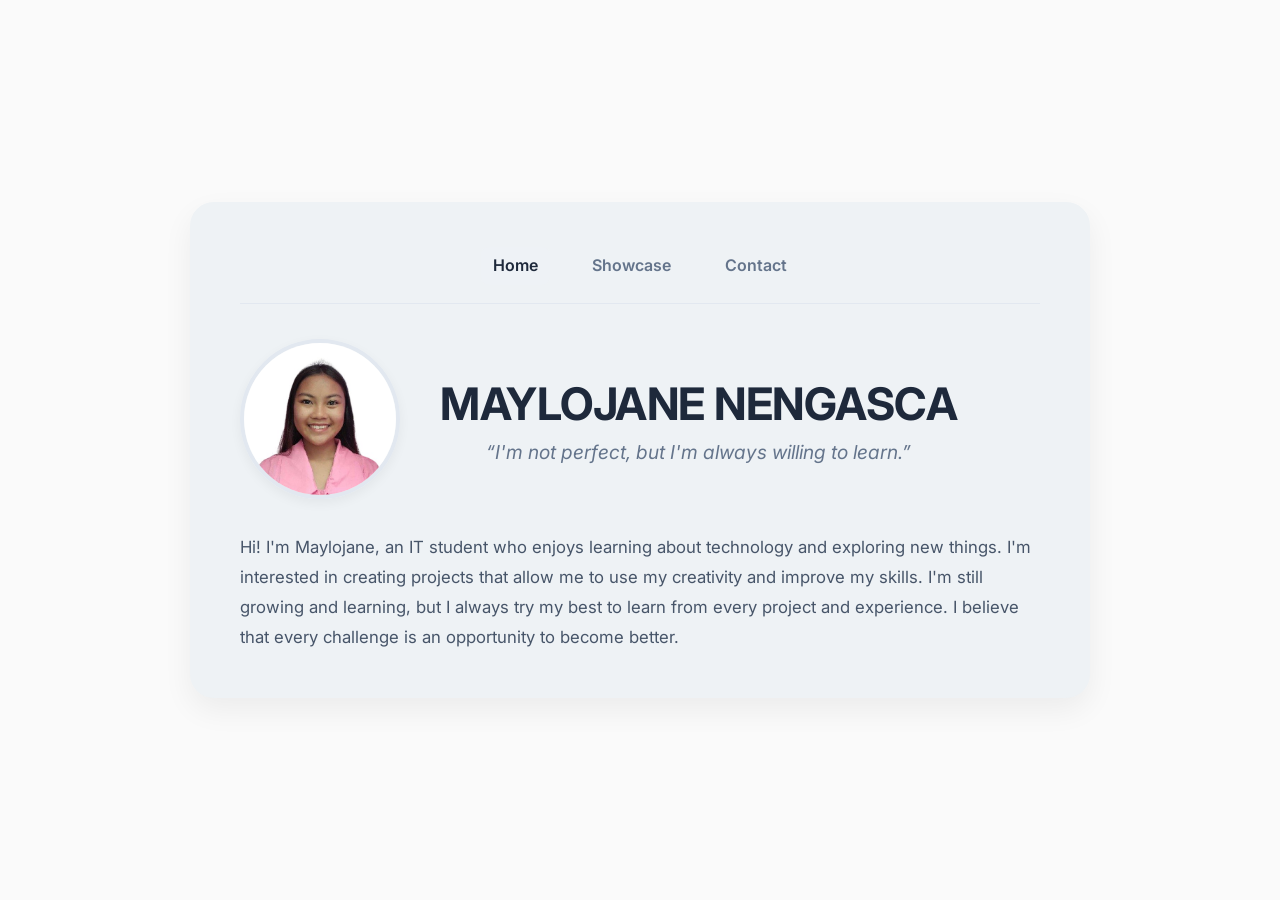
==== homepage/index.html @ 6f93680e "My Portfolio" ====
<!DOCTYPE html>
<html lang="en">
<head>
  <meta charset="UTF-8" />
  <meta name="viewport" content="width=device-width, initial-scale=1.0" />
  <title>Portfolio - Home</title>
  <link rel="stylesheet" href="https://cdnjs.cloudflare.com/ajax/libs/font-awesome/6.5.1/css/all.min.css" />
  <link rel="preconnect" href="https://fonts.googleapis.com" />
  <link rel="preconnect" href="https://fonts.gstatic.com" crossorigin />
  <link href="https://fonts.googleapis.com/css2?family=Inter:opsz,wght@14..32,400;14..32,500;14..32,600;14..32,700&display=swap" rel="stylesheet" />
  <link rel="stylesheet" href="../css/style.css" />
</head>
<body>

  <section id="page1" class="page-section">
    <div class="container profile-container">
      <div class="profile-card">
        
        <nav class="profile-nav">
          <a href="index.html" class="nav-link active">Home</a>
          <a href="showcase.html" class="nav-link">Showcase</a>
          <a href="contact.html" class="nav-link">Contact</a>
        </nav>

        <div class="profile-top-row">
          <div class="profile-image">
            <img src="../images/maylo.jpg" alt="Maylojane Nengasca" class="profile-photo" />
          </div>
          <div class="profile-name-wrapper">
            <h1>MAYLOJANE NENGASCA</h1>
            <p class="motto">“I'm not perfect, but I'm always willing to learn.”</p>
          </div>
        </div>

        <div class="profile-bottom-content">
          <div class="intro-text">
            <p>Hi! I'm Maylojane, an IT student who enjoys learning about technology and exploring new things. I'm interested in creating projects that allow me to use my creativity and improve my skills. I'm still growing and learning, but I always try my best to learn from every project and experience. I believe that every challenge is an opportunity to become better.</p>
          </div>
        </div>

      </div>
    </div>
  </section>

  <script src="../js/script.js"></script>
</body>
</html>
---- css/style.css ----
* {
  margin: 0;
  padding: 0;
  box-sizing: border-box;
}

body {
  font-family: 'Inter', sans-serif;
  background-color: #fafafa;
  color: #1e293b;
  line-height: 1.6;
  scroll-behavior: smooth;
}

.container {
  max-width: 1100px;
  margin: 0 auto;
  padding: 0 20px;
}

.page-section {
  min-height: 100vh;
  display: flex;
  align-items: center;
  justify-content: center;
  padding: 60px 0;
}

.alt-bg {
  background-color: #ffffff;
}

.section-title {
  font-size: 2.5rem;
  font-weight: 700;
  text-align: center;
  margin-bottom: 40px;
  color: #1e293b;
  letter-spacing: -0.5px;
}

.profile-container {
  display: flex;
  justify-content: center;
  align-items: center;
}

.profile-card {
  background: #eef2f5;
  border-radius: 24px;
  box-shadow: 0 12px 30px rgba(0, 0, 0, 0.06);
  padding: 45px 50px; 
  max-width: 900px; 
  width: 100%;
  transition: transform 0.3s ease;
}

.profile-card:hover {
  transform: translateY(-5px);
  box-shadow: 0 16px 40px rgba(0, 0, 0, 0.08);
}

.profile-nav {
  display: flex;
  justify-content: center;
  gap: 30px;
  margin-bottom: 35px;
  padding-bottom: 18px;
  border-bottom: 1px solid #e2e8f0;
}

.profile-nav .nav-link {
  text-decoration: none;
  color: #64748b;
  font-weight: 600;
  font-size: 1rem;
  transition: all 0.3s ease;
  padding: 6px 12px;
  border-radius: 8px;
}

.profile-nav .nav-link:hover,
.profile-nav .nav-link.active {
  color: #1e293b;
  background-color: #eef2f6;
}

.profile-top-row {
  display: flex;
  align-items: center;
  gap: 40px;
  margin-bottom: 25px;
}

.profile-image {
  flex-shrink: 0;
}

.profile-photo {
  width: 160px; /* Slightly smaller picture */
  height: 160px;
  border-radius: 50%;
  object-fit: cover;
  border: 4px solid #e2e8f0;
  box-shadow: 0 4px 12px rgba(0, 0, 0, 0.05);
}

.profile-name-wrapper {
  display: flex;
  flex-direction: column;
  justify-content: center;
  align-items: flex-start; 
}

.profile-name-wrapper h1 {
  font-size: 2.8rem;
  font-weight: 700;
  letter-spacing: -0.5px;
  color: #1e293b;
  line-height: 1.2;
  margin-bottom: 5px;
}

.profile-name-wrapper .motto {
  font-size: 1.2rem;
  color: #64748b;
  font-style: italic;
  margin: 0;
  text-align: center; 
  width: 100%;        
  display: block;
}

.profile-bottom-content {
  display: flex;
  flex-direction: column;
  width: 100%;
}

.profile-bottom-content .intro-text p {
  color: #475569;
  font-size: 1.05rem;
  line-height: 1.8;
  max-width: 100%;
}

.cards-grid {
  display: grid;
  grid-template-columns: 1fr 1fr;
  gap: 30px;
  margin-top: 10px;
}

.card {
  background: #ffffff;
  border-radius: 16px;
  padding: 35px 25px;
  text-align: center;
  transition: all 0.3s ease;
  box-shadow: 0 2px 10px rgba(0, 0, 0, 0.03);
  border: 1px solid #e2e8f0;
}

.card:hover {
  transform: translateY(-6px);
  box-shadow: 0 12px 28px rgba(0, 0, 0, 0.06);
  border-color: #2563eb;
}

.card-icon {
  font-size: 2.5rem;
  color: #1e293b;
  margin-bottom: 15px;
}

.card h3 {
  font-size: 1.4rem;
  margin-bottom: 15px;
  font-weight: 600;
  color: #1e293b;
}

.card-list {
  list-style: none;
  text-align: left;
  padding: 0 10px;
}

.card-list li {
  padding: 6px 0;
  font-size: 0.95rem;
  color: #475569;
  display: flex;
  align-items: center;
  gap: 10px;
}

.card-list li i {
  color: #2563eb;
  font-size: 0.9rem;
}

.contact-grid {
  display: grid;
  grid-template-columns: 1fr 1.2fr;
  gap: 50px;
  margin-top: 10px;
}

.contact-info {
  display: flex;
  flex-direction: column;
  gap: 20px;
}

.info-item {
  display: flex;
  align-items: center;
  gap: 15px;
  font-size: 1rem;
  color: #475569;
}

.info-item i {
  font-size: 1.4rem;
  width: 30px;
  color: #1e293b;
}

.social-links {
  display: flex;
  flex-wrap: wrap;
  gap: 12px;
  margin: 10px 0 15px 0;
}

.social-links a {
  display: flex;
  align-items: center;
  justify-content: center;
  width: 48px;
  height: 48px;
  background-color: #eef2f5;
  border-radius: 50%;
  color: #1e293b;
  font-size: 1.3rem;
  text-decoration: none;
  transition: all 0.3s ease;
}

.social-links a:hover {
  background-color: #1e293b;
  color: #ffffff;
  transform: scale(1.08);
  box-shadow: 0 4px 12px rgba(30, 41, 59, 0.2);
}

.availability {
  margin-top: 10px;
  font-size: 0.95rem;
  color: #475569;
  display: flex;
  align-items: center;
  gap: 10px;
}

.availability i {
  color: #2563eb;
}

.contact-form {
  display: flex;
  flex-direction: column;
}

.form-group {
  margin-bottom: 18px;
}

.form-group label {
  display: block;
  font-weight: 500;
  margin-bottom: 6px;
  font-size: 0.95rem;
  color: #1e293b;
}

.form-group label i {
  margin-right: 8px;
  color: #2563eb;
}

.form-group input,
.form-group textarea {
  width: 100%;
  padding: 14px 16px;
  border: 1px solid #e2e8f0;
  border-radius: 12px;
  font-family: 'Inter', sans-serif;
  font-size: 0.95rem;
  background: #fafafa;
  transition: all 0.3s ease;
}

.form-group input:focus,
.form-group textarea:focus {
  outline: none;
  border-color: #2563eb;
  background: #ffffff;
  box-shadow: 0 0 0 4px rgba(37, 99, 235, 0.05);
}

.form-note {
  margin-top: 12px;
  font-size: 0.85rem;
  color: #64748b;
  text-align: center;
}

footer {
  background: #ffffff;
  padding: 25px 0;
  text-align: center;
  border-top: 1px solid #e2e8f0;
}

.footer-content p {
  color: #64748b;
  font-size: 0.9rem;
}

.footer-content i {
  color: #2563eb;
}

@media (max-width: 768px) {
  .profile-top-row {
    flex-direction: column;
    text-align: center;
    gap: 20px;
    margin-bottom: 20px;
  }

  .profile-photo {
    width: 200px;
    height: 200px;
  }

  .profile-name-wrapper h1 {
    font-size: 2.2rem;
  }

  .profile-name-wrapper .motto {
    font-size: 1.1rem;
  }

  .profile-bottom-content {
    text-align: center;
  }

  .contact-grid {
    grid-template-columns: 1fr;
  }

  .profile-card {
    padding: 50px 35px;
    max-width: 150%;
  }

  .cards-grid {
    grid-template-columns: 1fr 1fr;
  }

  .section-title {
    font-size: 2rem;
  }

  .profile-nav {
    flex-wrap: wrap;
    gap: 15px;
  }
}

@media (max-width: 480px) {
  .cards-grid {
    grid-template-columns: 1fr;
  }

  .profile-card {
    padding: 50px 50px;
  }

  .social-links a {
    width: 42px;
    height: 42px;
    font-size: 1.1rem;
  }
}
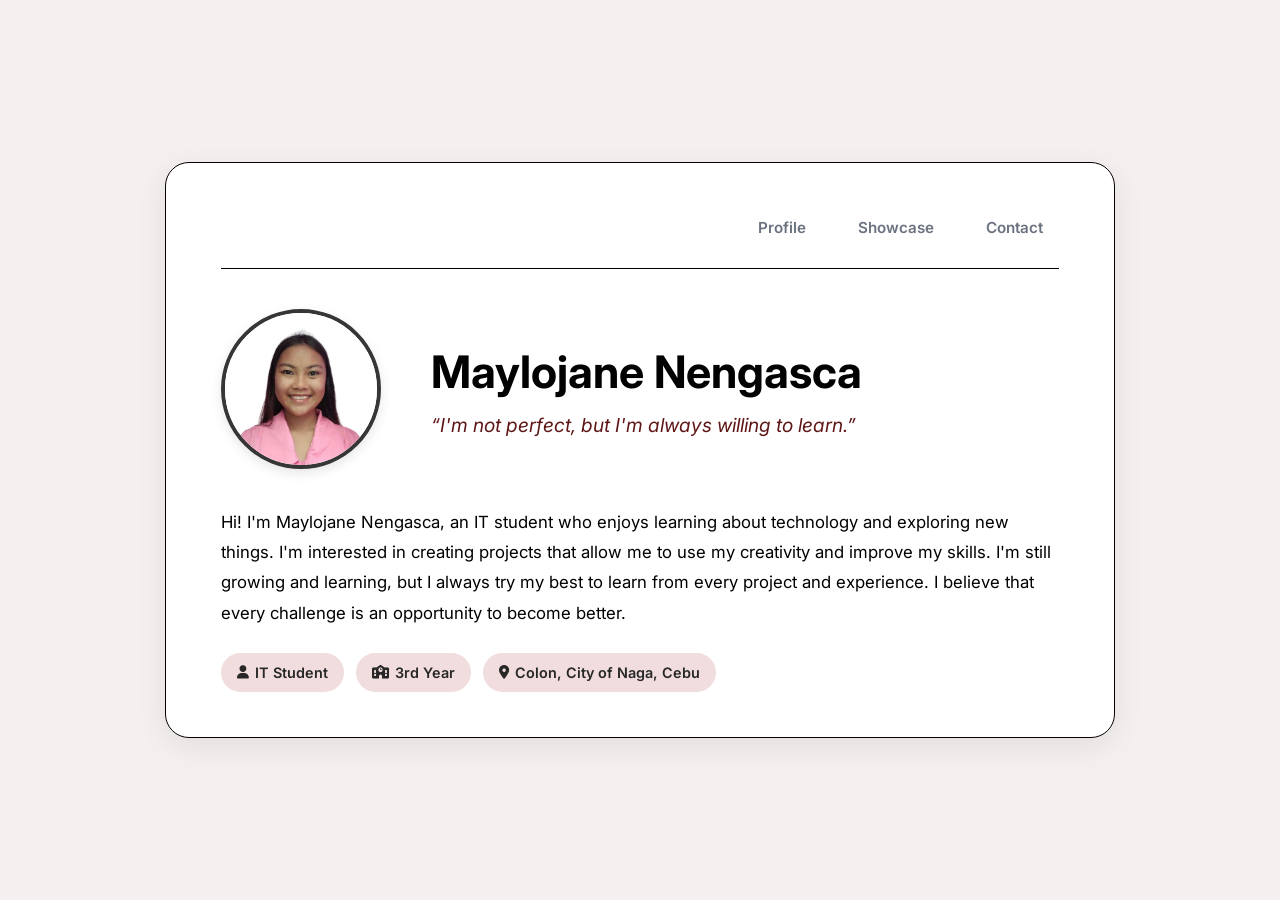
==== commit 58354151: "PORTFOLIO" ====
--- a/homepage/index.html
+++ b/homepage/index.html
@@ -3,7 +3,7 @@
 <head>
   <meta charset="UTF-8" />
   <meta name="viewport" content="width=device-width, initial-scale=1.0" />
-  <title>Portfolio - Home</title>
+  <title>Maylojane Nengasca - Profile</title>
   <link rel="stylesheet" href="https://cdnjs.cloudflare.com/ajax/libs/font-awesome/6.5.1/css/all.min.css" />
   <link rel="preconnect" href="https://fonts.googleapis.com" />
   <link rel="preconnect" href="https://fonts.gstatic.com" crossorigin />
@@ -12,29 +12,40 @@
 </head>
 <body>
 
-  <section id="page1" class="page-section">
+  <section id="index" class="index-section">
     <div class="container profile-container">
       <div class="profile-card">
         
-        <nav class="profile-nav">
-          <a href="index.html" class="nav-link active">Home</a>
-          <a href="showcase.html" class="nav-link">Showcase</a>
-          <a href="contact.html" class="nav-link">Contact</a>
+        <nav class="top-nav">
+          <div class="nav-left">
+          </div>
+          <div class="nav-right">
+            <a href="index.html" class="nav-link"></i> Profile</a>
+            <a href="showcase.html" class="nav-link"></i> Showcase</a>
+            <a href="contact.html" class="nav-link"></i> Contact</a>
+          </div>
         </nav>
 
         <div class="profile-top-row">
           <div class="profile-image">
-            <img src="../images/maylo.jpg" alt="Maylojane Nengasca" class="profile-photo" />
-          </div>
+            <img src="../images/maylo.jpg" alt="Maylojane" class="profile-photo" />
+            </div>
+          
           <div class="profile-name-wrapper">
-            <h1>MAYLOJANE NENGASCA</h1>
+            <h1 class="main-name">Maylojane Nengasca</h1>
             <p class="motto">“I'm not perfect, but I'm always willing to learn.”</p>
           </div>
         </div>
 
-        <div class="profile-bottom-content">
-          <div class="intro-text">
-            <p>Hi! I'm Maylojane, an IT student who enjoys learning about technology and exploring new things. I'm interested in creating projects that allow me to use my creativity and improve my skills. I'm still growing and learning, but I always try my best to learn from every project and experience. I believe that every challenge is an opportunity to become better.</p>
+        <div class="intro-section">
+          <p class="intro">
+            Hi! I'm Maylojane Nengasca, an IT student who enjoys learning about technology and exploring new things. I'm interested in creating projects that allow me to use my creativity and improve my skills. I'm still growing and learning, but I always try my best to learn from every project and experience. I believe that every challenge is an opportunity to become better.
+          </p>
+          
+          <div class="info-pills">
+            <span class="pill"><i class="fas fa-user"></i> IT Student</span>
+            <span class="pill"><i class="fas fa-school"></i> 3rd Year</span>
+            <span class="pill"><i class="fas fa-map-marker-alt"></i> Colon, City of Naga, Cebu</span>
           </div>
         </div>
 
--- a/css/style.css
+++ b/css/style.css
@@ -6,8 +6,8 @@
 
 body {
   font-family: 'Inter', sans-serif;
-  background-color: #fafafa;
-  color: #1e293b;
+  background-color: #f5f0f0;
+  color: #000000;
   line-height: 1.6;
   scroll-behavior: smooth;
 }
@@ -18,7 +18,13 @@
   padding: 0 20px;
 }
 
-.page-section {
+.index-section,
+.page-section,
+.showcase-section,
+.contact-section,
+#index,
+#projects,
+#contact {
   min-height: 100vh;
   display: flex;
   align-items: center;
@@ -26,8 +32,145 @@
   padding: 60px 0;
 }
 
-.alt-bg {
-  background-color: #ffffff;
+.profile-card {
+  background: #ffffff;
+  border-radius: 24px;
+  box-shadow: 0 8px 30px rgba(0, 0, 0, 0.08);
+  padding: 45px 55px;
+  max-width: 950px;
+  width: 100%;
+  border: 1px solid #0a0000;
+  transition: transform 0.3s ease;
+}
+
+.profile-card:hover {
+  transform: translateY(-5px);
+  box-shadow: 0 12px 36px rgba(0, 0, 0, 0.1);
+}
+
+.top-nav,
+.profile-nav {
+  display: flex;
+  justify-content: space-between;
+  align-items: center;
+  margin-bottom: 40px;
+  padding-bottom: 20px;
+  border-bottom: 1px solid #000000;
+}
+
+.nav-left {
+  font-size: 2rem;
+  color: #5d3a3a;
+}
+
+.nav-right,
+.profile-nav {
+  display: flex;
+  gap: 20px;
+}
+
+.nav-right .nav-link,
+.profile-nav .nav-link {
+  text-decoration: none;
+  color: #6b7280;
+  font-weight: 600;
+  font-size: 0.95rem;
+  padding: 8px 16px;
+  border-radius: 50px;
+  transition: all 0.3s ease;
+  display: flex;
+  align-items: center;
+  gap: 8px;
+}
+
+.nav-right .nav-link i,
+.profile-nav .nav-link i {
+  font-size: 1rem;
+}
+
+.nav-right .nav-link:hover,
+.nav-right .nav-link.active,
+.profile-nav .nav-link:hover,
+.profile-nav .nav-link.active {
+  background-color: #d6abab;
+  color: #ffffff;
+}
+
+.profile-top-row {
+  display: flex;
+  align-items: center;
+  gap: 50px;
+  margin-bottom: 30px;
+}
+
+.profile-image {
+  position: relative;
+  flex-shrink: 0;
+}
+
+.profile-photo {
+  width: 160px;
+  height: 160px;
+  border-radius: 50%;
+  object-fit: cover;
+  border: 4px solid #363636;
+  box-shadow: 0 4px 12px rgba(0, 0, 0, 0.1);
+}
+
+.profile-name-wrapper {
+  display: flex;
+  flex-direction: column;
+  justify-content: center;
+  align-items: flex-start;
+}
+
+.main-name {
+  font-size: 2.8rem;
+  font-weight: 700;
+  color: #020202;
+  margin-bottom: 10px;
+  line-height: 1.2;
+}
+
+.motto {
+  font-size: 1.2rem;
+  color: #5f1616;
+  font-style: italic;
+  margin: 0;
+}
+
+.intro-section {
+  width: 100%;
+}
+
+.intro {
+  font-size: 1.05rem;
+  color: #000000;
+  line-height: 1.8;
+  text-align: left;
+  margin-bottom: 25px;
+}
+
+.info-pills {
+  display: flex;
+  flex-wrap: wrap;
+  gap: 12px;
+}
+
+.pill {
+  background-color: #f1dddd;
+  color: #272727;
+  padding: 8px 16px;
+  border-radius: 50px;
+  font-size: 0.9rem;
+  font-weight: 600;
+  display: flex;
+  align-items: center;
+  gap: 6px;
+}
+
+.pill i {
+  font-size: 0.85rem;
 }
 
 .section-title {
@@ -35,119 +178,14 @@
   font-weight: 700;
   text-align: center;
   margin-bottom: 40px;
-  color: #1e293b;
+  color: #050505;
   letter-spacing: -0.5px;
-}
-
-.profile-container {
-  display: flex;
-  justify-content: center;
-  align-items: center;
-}
-
-.profile-card {
-  background: #eef2f5;
-  border-radius: 24px;
-  box-shadow: 0 12px 30px rgba(0, 0, 0, 0.06);
-  padding: 45px 50px; 
-  max-width: 900px; 
-  width: 100%;
-  transition: transform 0.3s ease;
-}
-
-.profile-card:hover {
-  transform: translateY(-5px);
-  box-shadow: 0 16px 40px rgba(0, 0, 0, 0.08);
-}
-
-.profile-nav {
-  display: flex;
-  justify-content: center;
-  gap: 30px;
-  margin-bottom: 35px;
-  padding-bottom: 18px;
-  border-bottom: 1px solid #e2e8f0;
-}
-
-.profile-nav .nav-link {
-  text-decoration: none;
-  color: #64748b;
-  font-weight: 600;
-  font-size: 1rem;
-  transition: all 0.3s ease;
-  padding: 6px 12px;
-  border-radius: 8px;
-}
-
-.profile-nav .nav-link:hover,
-.profile-nav .nav-link.active {
-  color: #1e293b;
-  background-color: #eef2f6;
-}
-
-.profile-top-row {
-  display: flex;
-  align-items: center;
-  gap: 40px;
-  margin-bottom: 25px;
-}
-
-.profile-image {
-  flex-shrink: 0;
-}
-
-.profile-photo {
-  width: 160px; /* Slightly smaller picture */
-  height: 160px;
-  border-radius: 50%;
-  object-fit: cover;
-  border: 4px solid #e2e8f0;
-  box-shadow: 0 4px 12px rgba(0, 0, 0, 0.05);
-}
-
-.profile-name-wrapper {
-  display: flex;
-  flex-direction: column;
-  justify-content: center;
-  align-items: flex-start; 
-}
-
-.profile-name-wrapper h1 {
-  font-size: 2.8rem;
-  font-weight: 700;
-  letter-spacing: -0.5px;
-  color: #1e293b;
-  line-height: 1.2;
-  margin-bottom: 5px;
-}
-
-.profile-name-wrapper .motto {
-  font-size: 1.2rem;
-  color: #64748b;
-  font-style: italic;
-  margin: 0;
-  text-align: center; 
-  width: 100%;        
-  display: block;
-}
-
-.profile-bottom-content {
-  display: flex;
-  flex-direction: column;
-  width: 100%;
-}
-
-.profile-bottom-content .intro-text p {
-  color: #475569;
-  font-size: 1.05rem;
-  line-height: 1.8;
-  max-width: 100%;
 }
 
 .cards-grid {
   display: grid;
   grid-template-columns: 1fr 1fr;
-  gap: 30px;
+  gap: 10px;
   margin-top: 10px;
 }
 
@@ -158,26 +196,26 @@
   text-align: center;
   transition: all 0.3s ease;
   box-shadow: 0 2px 10px rgba(0, 0, 0, 0.03);
-  border: 1px solid #e2e8f0;
+  border: 1px solid #3b3b3b;
 }
 
 .card:hover {
   transform: translateY(-6px);
   box-shadow: 0 12px 28px rgba(0, 0, 0, 0.06);
-  border-color: #2563eb;
+  border-color: #f5d9d9;
 }
 
 .card-icon {
   font-size: 2.5rem;
-  color: #1e293b;
-  margin-bottom: 15px;
+  color: #5d3a3a;
+  margin-bottom: 10px;
 }
 
 .card h3 {
   font-size: 1.4rem;
   margin-bottom: 15px;
   font-weight: 600;
-  color: #1e293b;
+  color: #000000;
 }
 
 .card-list {
@@ -188,15 +226,15 @@
 
 .card-list li {
   padding: 6px 0;
-  font-size: 0.95rem;
-  color: #475569;
+  font-size: 1.3rem;
+  color: #000000;
   display: flex;
   align-items: center;
   gap: 10px;
 }
 
 .card-list li i {
-  color: #2563eb;
+  color: #000000;
   font-size: 0.9rem;
 }
 
@@ -218,13 +256,13 @@
   align-items: center;
   gap: 15px;
   font-size: 1rem;
-  color: #475569;
+  color: #101214;
 }
 
 .info-item i {
   font-size: 1.4rem;
   width: 30px;
-  color: #1e293b;
+  color: #2b2525;
 }
 
 .social-links {
@@ -240,32 +278,32 @@
   justify-content: center;
   width: 48px;
   height: 48px;
-  background-color: #eef2f5;
+  background-color: #f0ebeb;
   border-radius: 50%;
-  color: #1e293b;
+  color: #665353;
   font-size: 1.3rem;
   text-decoration: none;
   transition: all 0.3s ease;
 }
 
 .social-links a:hover {
-  background-color: #1e293b;
+  background-color: #3b3838;
   color: #ffffff;
   transform: scale(1.08);
-  box-shadow: 0 4px 12px rgba(30, 41, 59, 0.2);
+  box-shadow: 0 4px 12px rgba(75, 65, 65, 0.2);
 }
 
 .availability {
   margin-top: 10px;
   font-size: 0.95rem;
-  color: #475569;
+  color: #686a6d;
   display: flex;
   align-items: center;
   gap: 10px;
 }
 
 .availability i {
-  color: #2563eb;
+  color: #7a7171;
 }
 
 .contact-form {
@@ -282,19 +320,19 @@
   font-weight: 500;
   margin-bottom: 6px;
   font-size: 0.95rem;
-  color: #1e293b;
+  color: #2d2d2d;
 }
 
 .form-group label i {
   margin-right: 8px;
-  color: #2563eb;
+  color: #6e6565;
 }
 
 .form-group input,
 .form-group textarea {
   width: 100%;
   padding: 14px 16px;
-  border: 1px solid #e2e8f0;
+  border: 1px solid #e5e5e5;
   border-radius: 12px;
   font-family: 'Inter', sans-serif;
   font-size: 0.95rem;
@@ -305,35 +343,84 @@
 .form-group input:focus,
 .form-group textarea:focus {
   outline: none;
-  border-color: #2563eb;
+  border-color: #706464;
   background: #ffffff;
-  box-shadow: 0 0 0 4px rgba(37, 99, 235, 0.05);
+  box-shadow: 0 0 0 4px rgba(93, 58, 58, 0.05);
 }
 
 .form-note {
   margin-top: 12px;
   font-size: 0.85rem;
-  color: #64748b;
+  color: #6b7280;
   text-align: center;
+}
+
+.contact-form .btn.primary-btn.full-width {
+  display: flex;
+  align-items: center;
+  justify-content: center;
+  gap: 10px;
+  background-color: #131111;
+  color: #ffffff;
+  border: none;
+  border-radius: 50px;
+  padding: 16px 30px;
+  font-size: 1.1rem;
+  font-weight: 600;
+  width: 100%;
+  cursor: pointer;
+  transition: all 0.3s ease;
+  box-shadow: 0 4px 12px rgba(150, 116, 116, 0.3);
+  margin-top: 10px;
+}
+
+.contact-form .btn.primary-btn.full-width:hover {
+  background-color: #4a2e2e;
+  transform: translateY(-2px);
+  box-shadow: 0 6px 16px rgba(93, 58, 58, 0.4);
+}
+
+.contact-form .btn.primary-btn.full-width i {
+  font-size: 1.2rem;
+}
+
+.contact-form .privacy-note {
+  display: flex;
+  align-items: center;
+  justify-content: center;
+  gap: 8px;
+  margin-top: 15px;
+  font-size: 0.85rem;
+  color: #6b7280;
+}
+
+.contact-form .privacy-note i {
+  color: #5d3a3a;
+  font-size: 0.95rem;
 }
 
 footer {
   background: #ffffff;
   padding: 25px 0;
   text-align: center;
-  border-top: 1px solid #e2e8f0;
+  border-top: 1px solid #e5e5e5;
 }
 
 .footer-content p {
-  color: #64748b;
+  color: #6b7280;
   font-size: 0.9rem;
 }
 
 .footer-content i {
-  color: #2563eb;
+  color: #5d3a3a;
 }
 
 @media (max-width: 768px) {
+  .profile-card {
+    padding: 35px 30px;
+    max-width: 100%;
+  }
+
   .profile-top-row {
     flex-direction: column;
     text-align: center;
@@ -342,57 +429,46 @@
   }
 
   .profile-photo {
-    width: 200px;
-    height: 200px;
-  }
-
-  .profile-name-wrapper h1 {
-    font-size: 2.2rem;
-  }
-
-  .profile-name-wrapper .motto {
+    width: 140px;
+    height: 140px;
+  }
+
+  .profile-name-wrapper {
+    align-items: center;
+  }
+
+  .main-name {
+    font-size: 3.2rem;
+  }
+
+  .motto {
     font-size: 1.1rem;
   }
 
-  .profile-bottom-content {
+  .intro-section {
     text-align: center;
+  }
+
+  .info-pills {
+    justify-content: center;
+  }
+
+  .nav-right,
+  .profile-nav {
+    gap: 10px;
+    flex-wrap: wrap;
+    justify-content: center;
+  }
+
+  .cards-grid {
+    grid-template-columns: 1fr;
   }
 
   .contact-grid {
     grid-template-columns: 1fr;
   }
 
-  .profile-card {
-    padding: 50px 35px;
-    max-width: 150%;
-  }
-
-  .cards-grid {
-    grid-template-columns: 1fr 1fr;
-  }
-
   .section-title {
     font-size: 2rem;
   }
-
-  .profile-nav {
-    flex-wrap: wrap;
-    gap: 15px;
-  }
-}
-
-@media (max-width: 480px) {
-  .cards-grid {
-    grid-template-columns: 1fr;
-  }
-
-  .profile-card {
-    padding: 50px 50px;
-  }
-
-  .social-links a {
-    width: 42px;
-    height: 42px;
-    font-size: 1.1rem;
-  }
 }
